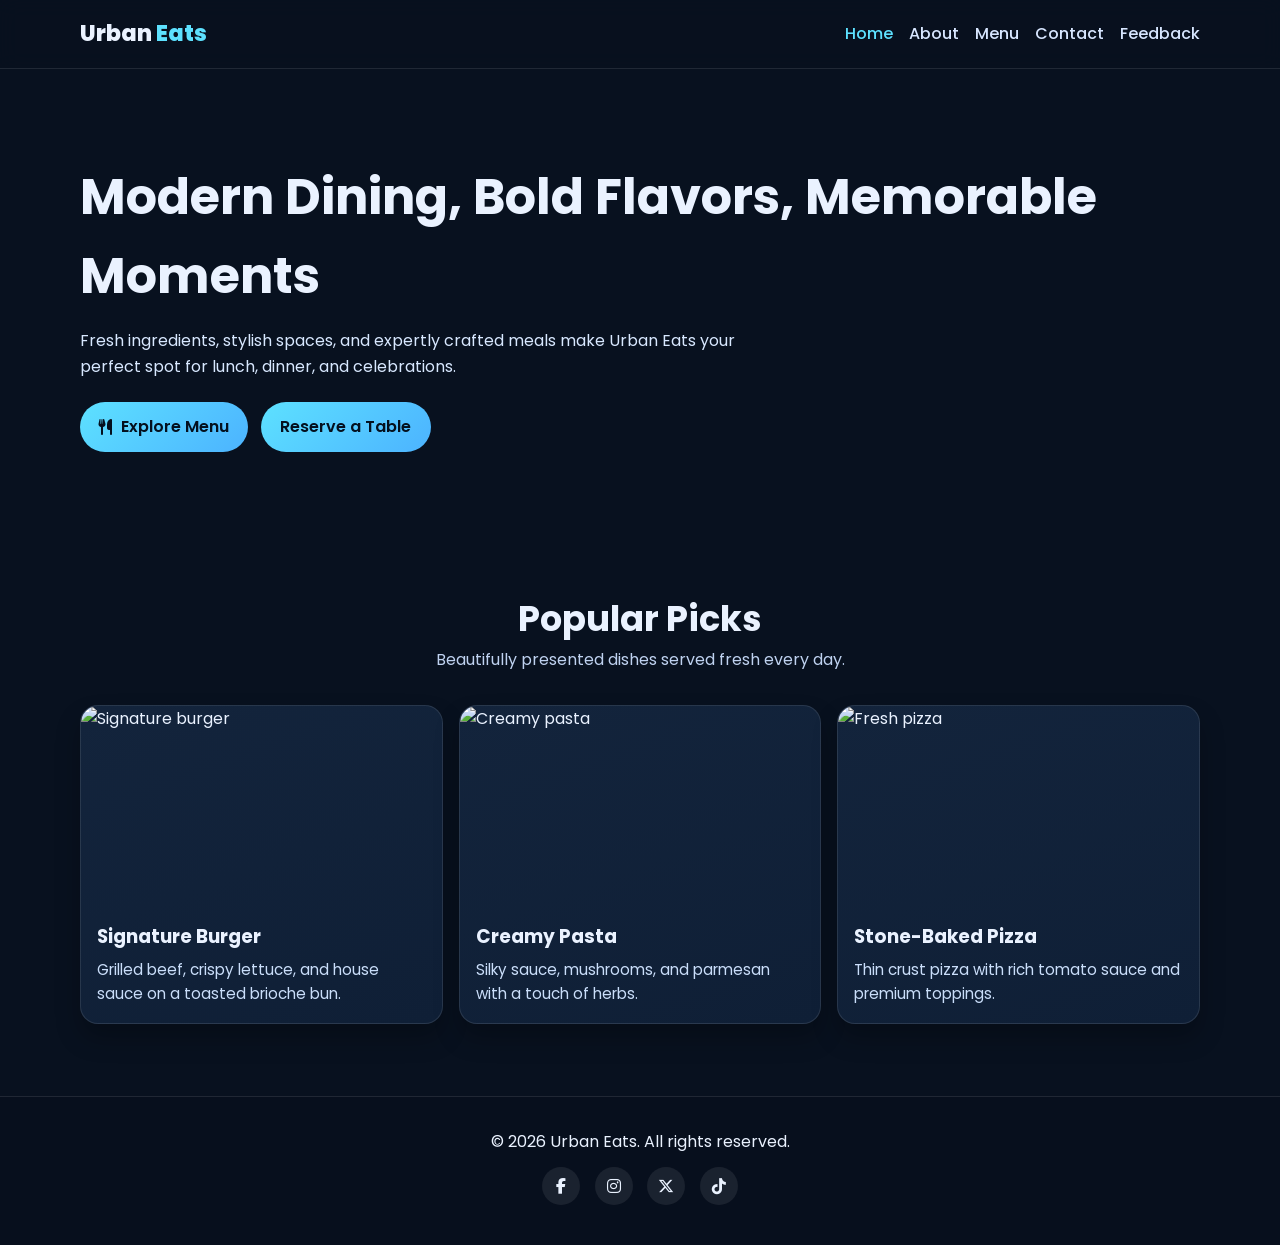
==== index.html @ 398f668c "done" ====
<!DOCTYPE html>
<html lang="en">
<head>
  <meta charset="UTF-8">
  <meta name="viewport" content="width=device-width, initial-scale=1.0">
  <title>Urban Eats | Home</title>
  <link rel="preconnect" href="https://fonts.googleapis.com">
  <link rel="preconnect" href="https://fonts.gstatic.com" crossorigin>
  <link href="https://fonts.googleapis.com/css2?family=Poppins:wght@400;500;600;700;800&display=swap" rel="stylesheet">
  <link rel="stylesheet" href="https://cdnjs.cloudflare.com/ajax/libs/font-awesome/6.5.2/css/all.min.css">
  <link rel="stylesheet" href="style.css">
</head>
<body>
  <header>
    <div class="container nav-wrap">
      <a class="brand" href="index.html">Urban <span>Eats</span></a>
      <nav>
        <a class="active" href="index.html">Home</a>
        <a href="about.html">About</a>
        <a href="menu.html">Menu</a>
        <a href="contact.html">Contact</a>
        <a href="feedback.html">Feedback</a>
      </nav>
    </div>
  </header>

  <main>
    <section class="hero">
      <div class="container">
        <h1>Modern Dining, Bold Flavors, Memorable Moments</h1>
        <p>Fresh ingredients, stylish spaces, and expertly crafted meals make Urban Eats your perfect spot for lunch, dinner, and celebrations.</p>
        <div class="hero-actions">
          <a class="btn btn-primary" href="menu.html"><i class="fa-solid fa-utensils"></i>&nbsp; Explore Menu</a>
          <a class="btn btn-primary" href="contact.html">Reserve a Table</a>
        </div>
      </div>
    </section>

    <section class="section">
      <div class="container">
        <div class="section-title">
          <h2>Popular Picks</h2>
          <p>Beautifully presented dishes served fresh every day.</p>
        </div>
        <div class="cards">
          <article class="card">
            <img src="https://images.unsplash.com/photo-1568901346375-23c9450c58cd?auto=format&fit=crop&w=900&q=80" alt="Signature burger">
            <div class="card-content">
              <h3>Signature Burger</h3>
              <p>Grilled beef, crispy lettuce, and house sauce on a toasted brioche bun.</p>
            </div>
          </article>
          <article class="card">
            <img src="https://images.unsplash.com/photo-1592861956120-e524fc739696?auto=format&fit=crop&w=900&q=80" alt="Creamy pasta">
            <div class="card-content">
              <h3>Creamy Pasta</h3>
              <p>Silky sauce, mushrooms, and parmesan with a touch of herbs.</p>
            </div>
          </article>
          <article class="card">
            <img src="https://images.unsplash.com/photo-1565299624946-b28f40a0ca4b?auto=format&fit=crop&w=900&q=80" alt="Fresh pizza">
            <div class="card-content">
              <h3>Stone-Baked Pizza</h3>
              <p>Thin crust pizza with rich tomato sauce and premium toppings.</p>
            </div>
          </article>
        </div>
      </div>
    </section>
  </main>

  <footer>
    <div class="container">
      <p>&copy; 2026 Urban Eats. All rights reserved.</p>
      <div class="social-icons">
        <a href="#" aria-label="Facebook"><i class="fab fa-facebook-f"></i></a>
        <a href="#" aria-label="Instagram"><i class="fab fa-instagram"></i></a>
        <a href="#" aria-label="X"><i class="fab fa-x-twitter"></i></a>
        <a href="#" aria-label="TikTok"><i class="fab fa-tiktok"></i></a>
      </div>
    </div>
  </footer>
</body>
</html>
---- style.css ----
:root {
  --bg: #08111f;
  --bg-soft: #0f1f36;
  --card: #13243c;
  --text: #eaf2ff;
  --muted: #bfd2f0;
  --primary: #5de1ff;
  --primary-strong: #4cb3ff;
  --border: rgba(255, 255, 255, 0.1);
}

* {
  margin: 0;
  padding: 0;
  box-sizing: border-box;
}

body {
  font-family: "Poppins", sans-serif;
  background: var(--bg);
  color: var(--text);
  line-height: 1.6;
}

a {
  text-decoration: none;
  color: inherit;
}

img {
  max-width: 100%;
  display: block;
}

.container {
  width: min(1120px, 92%);
  margin: 0 auto;
}

header {
  background: rgba(8, 17, 31, 0.88);
  border-bottom: 1px solid var(--border);
  position: sticky;
  top: 0;
  z-index: 1000;
  backdrop-filter: blur(10px);
}

.nav-wrap {
  padding: 1rem 0;
  display: flex;
  justify-content: space-between;
  align-items: center;
}

.brand {
  font-size: 1.4rem;
  font-weight: 800;
}

.brand span {
  color: var(--primary);
}

nav {
  display: flex;
  gap: 1rem;
  align-items: center;
  flex-wrap: wrap;
}

nav a {
  color: #d7e6ff;
  font-weight: 500;
  transition: color 0.2s ease;
}

nav a:hover,
nav a.active {
  color: var(--primary);
}

.btn {
  display: inline-flex;
  align-items: center;
  justify-content: center;
  border: none;
  border-radius: 999px;
  padding: 0.75rem 1.2rem;
  cursor: pointer;
  font-weight: 600;
}

.btn-primary {
  background: linear-gradient(135deg, var(--primary), var(--primary-strong));
  color: #04101e;
}

main {
  min-height: calc(100vh - 160px);
}

.hero {
  padding: 5.5rem 0 4.2rem;
  background:
    linear-gradient(100deg, rgba(8, 17, 31, 0.95), rgba(8, 17, 31, 0.7)),
    url("https://images.unsplash.com/photo-1517248135467-4c7edcad34c4?auto=format&fit=crop&w=1600&q=80")
      center/cover no-repeat;
}

.hero h1 {
  font-size: clamp(2rem, 5vw, 3.1rem);
  margin-bottom: 0.8rem;
}

.hero p {
  max-width: 680px;
  color: #d8e8ff;
}

.hero-actions {
  margin-top: 1.4rem;
  display: flex;
  gap: 0.8rem;
  flex-wrap: wrap;
}

.section {
  padding: 4.5rem 0;
}

.section-title {
  text-align: center;
  margin-bottom: 2rem;
}

.section-title h2 {
  font-size: clamp(1.6rem, 4vw, 2.2rem);
}

.section-title p {
  color: var(--muted);
}

.cards {
  display: grid;
  grid-template-columns: repeat(auto-fit, minmax(230px, 1fr));
  gap: 1rem;
}

.card {
  background: linear-gradient(160deg, var(--card), var(--bg-soft));
  border: 1px solid var(--border);
  border-radius: 18px;
  overflow: hidden;
  box-shadow: 0 14px 25px rgba(0, 0, 0, 0.25);
  transition: transform 0.25s ease, border-color 0.25s ease;
}

.card:hover {
  transform: translateY(-5px);
  border-color: rgba(93, 225, 255, 0.55);
}

.card img {
  width: 100%;
  height: 200px;
  object-fit: cover;
}

.card-content {
  padding: 1rem;
}

.card-content h3 {
  margin-bottom: 0.4rem;
}

.card-content p {
  color: #cadefa;
  font-size: 0.95rem;
}

.split {
  display: grid;
  grid-template-columns: 1.1fr 1fr;
  gap: 1.1rem;
  align-items: center;
}

.split img {
  border-radius: 16px;
  height: 100%;
  object-fit: cover;
}

.info-grid {
  display: grid;
  grid-template-columns: repeat(auto-fit, minmax(220px, 1fr));
  gap: 1rem;
}

.info-box {
  background: rgba(255, 255, 255, 0.03);
  border: 1px solid var(--border);
  border-radius: 14px;
  padding: 1rem;
}

.info-box h4 {
  color: #8fefff;
  margin-bottom: 0.3rem;
}

.form-card {
  background: linear-gradient(160deg, var(--card), var(--bg-soft));
  border: 1px solid var(--border);
  border-radius: 16px;
  padding: 1.2rem;
  max-width: 620px;
  margin: 0 auto;
}

label {
  display: block;
  margin-bottom: 0.3rem;
  font-weight: 500;
}

input,
textarea {
  width: 100%;
  background: rgba(255, 255, 255, 0.08);
  border: 1px solid rgba(255, 255, 255, 0.16);
  border-radius: 10px;
  color: var(--text);
  padding: 0.7rem 0.8rem;
  margin-bottom: 0.9rem;
  font-family: inherit;
}

textarea {
  min-height: 120px;
  resize: vertical;
}

footer {
  padding: 2rem 0 2.5rem;
  text-align: center;
  border-top: 1px solid var(--border);
  background: #070f1d;
}

.social-icons {
  margin-top: 0.8rem;
  display: flex;
  justify-content: center;
  gap: 0.9rem;
}

.social-icons a {
  width: 38px;
  height: 38px;
  display: grid;
  place-items: center;
  border-radius: 50%;
  background: rgba(255, 255, 255, 0.08);
}

@media (max-width: 840px) {
  .split {
    grid-template-columns: 1fr;
  }
}
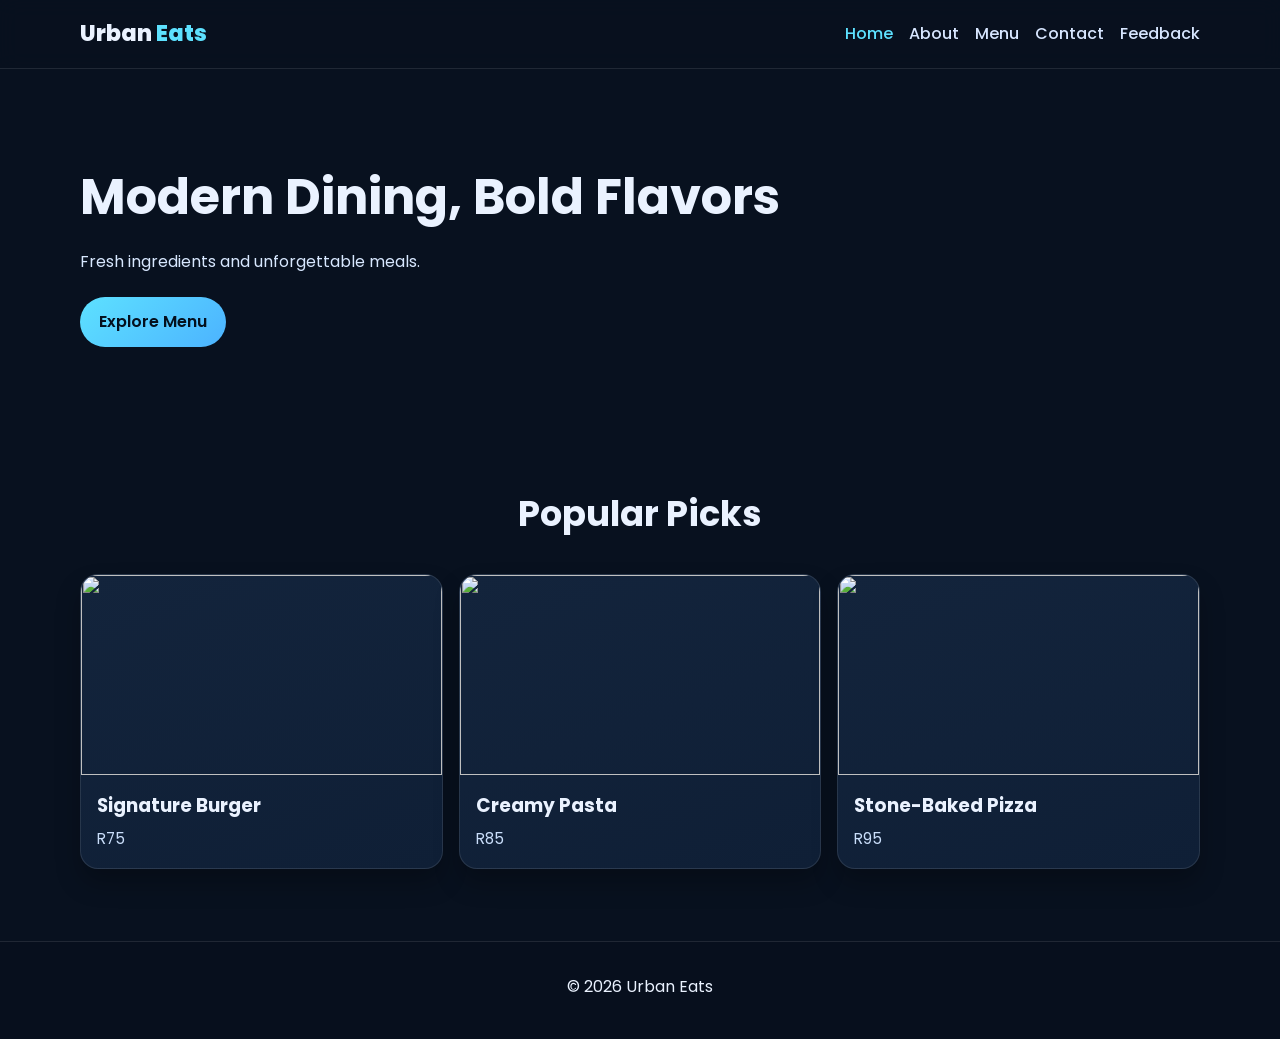
==== commit 42fa6693: "Refactor index.html structure and content" ====
--- a/index.html
+++ b/index.html
@@ -4,81 +4,82 @@
   <meta charset="UTF-8">
   <meta name="viewport" content="width=device-width, initial-scale=1.0">
   <title>Urban Eats | Home</title>
-  <link rel="preconnect" href="https://fonts.googleapis.com">
-  <link rel="preconnect" href="https://fonts.gstatic.com" crossorigin>
+
   <link href="https://fonts.googleapis.com/css2?family=Poppins:wght@400;500;600;700;800&display=swap" rel="stylesheet">
-  <link rel="stylesheet" href="https://cdnjs.cloudflare.com/ajax/libs/font-awesome/6.5.2/css/all.min.css">
   <link rel="stylesheet" href="style.css">
 </head>
+
 <body>
-  <header>
-    <div class="container nav-wrap">
-      <a class="brand" href="index.html">Urban <span>Eats</span></a>
-      <nav>
-        <a class="active" href="index.html">Home</a>
-        <a href="about.html">About</a>
-        <a href="menu.html">Menu</a>
-        <a href="contact.html">Contact</a>
-        <a href="feedback.html">Feedback</a>
-      </nav>
+
+<header>
+  <div class="container nav-wrap">
+    <a class="brand" href="index.html">Urban <span>Eats</span></a>
+
+    <nav>
+      <a class="active" href="index.html">Home</a>
+      <a href="about.html">About</a>
+      <a href="menu.html">Menu</a>
+      <a href="contact.html">Contact</a>
+      <a href="feedback.html">Feedback</a>
+    </nav>
+  </div>
+</header>
+
+<main>
+
+<section class="hero">
+  <div class="container">
+    <h1>Modern Dining, Bold Flavors</h1>
+    <p>Fresh ingredients and unforgettable meals.</p>
+
+    <div class="hero-actions">
+      <a class="btn btn-primary" href="menu.html">Explore Menu</a>
     </div>
-  </header>
+  </div>
+</section>
 
-  <main>
-    <section class="hero">
-      <div class="container">
-        <h1>Modern Dining, Bold Flavors, Memorable Moments</h1>
-        <p>Fresh ingredients, stylish spaces, and expertly crafted meals make Urban Eats your perfect spot for lunch, dinner, and celebrations.</p>
-        <div class="hero-actions">
-          <a class="btn btn-primary" href="menu.html"><i class="fa-solid fa-utensils"></i>&nbsp; Explore Menu</a>
-          <a class="btn btn-primary" href="contact.html">Reserve a Table</a>
+<section class="section">
+  <div class="container">
+    <div class="section-title">
+      <h2>Popular Picks</h2>
+    </div>
+
+    <div class="cards">
+
+      <div class="card">
+        <img src="https://images.unsplash.com/photo-1568901346375-23c9450c58cd">
+        <div class="card-content">
+          <h3>Signature Burger</h3>
+          <p class="price">R75</p>
         </div>
       </div>
-    </section>
 
-    <section class="section">
-      <div class="container">
-        <div class="section-title">
-          <h2>Popular Picks</h2>
-          <p>Beautifully presented dishes served fresh every day.</p>
-        </div>
-        <div class="cards">
-          <article class="card">
-            <img src="https://images.unsplash.com/photo-1568901346375-23c9450c58cd?auto=format&fit=crop&w=900&q=80" alt="Signature burger">
-            <div class="card-content">
-              <h3>Signature Burger</h3>
-              <p>Grilled beef, crispy lettuce, and house sauce on a toasted brioche bun.</p>
-            </div>
-          </article>
-          <article class="card">
-            <img src="https://images.unsplash.com/photo-1592861956120-e524fc739696?auto=format&fit=crop&w=900&q=80" alt="Creamy pasta">
-            <div class="card-content">
-              <h3>Creamy Pasta</h3>
-              <p>Silky sauce, mushrooms, and parmesan with a touch of herbs.</p>
-            </div>
-          </article>
-          <article class="card">
-            <img src="https://images.unsplash.com/photo-1565299624946-b28f40a0ca4b?auto=format&fit=crop&w=900&q=80" alt="Fresh pizza">
-            <div class="card-content">
-              <h3>Stone-Baked Pizza</h3>
-              <p>Thin crust pizza with rich tomato sauce and premium toppings.</p>
-            </div>
-          </article>
+      <div class="card">
+        <img src="https://images.unsplash.com/photo-1592861956120-e524fc739696">
+        <div class="card-content">
+          <h3>Creamy Pasta</h3>
+          <p class="price">R85</p>
         </div>
       </div>
-    </section>
-  </main>
 
-  <footer>
-    <div class="container">
-      <p>&copy; 2026 Urban Eats. All rights reserved.</p>
-      <div class="social-icons">
-        <a href="#" aria-label="Facebook"><i class="fab fa-facebook-f"></i></a>
-        <a href="#" aria-label="Instagram"><i class="fab fa-instagram"></i></a>
-        <a href="#" aria-label="X"><i class="fab fa-x-twitter"></i></a>
-        <a href="#" aria-label="TikTok"><i class="fab fa-tiktok"></i></a>
+      <div class="card">
+        <img src="https://images.unsplash.com/photo-1565299624946-b28f40a0ca4b">
+        <div class="card-content">
+          <h3>Stone-Baked Pizza</h3>
+          <p class="price">R95</p>
+        </div>
       </div>
+
     </div>
-  </footer>
+  </div>
+</section>
+
+</main>
+
+<footer>
+  <p>© 2026 Urban Eats</p>
+</footer>
+
+<script src="script.js"></script>
 </body>
 </html>
